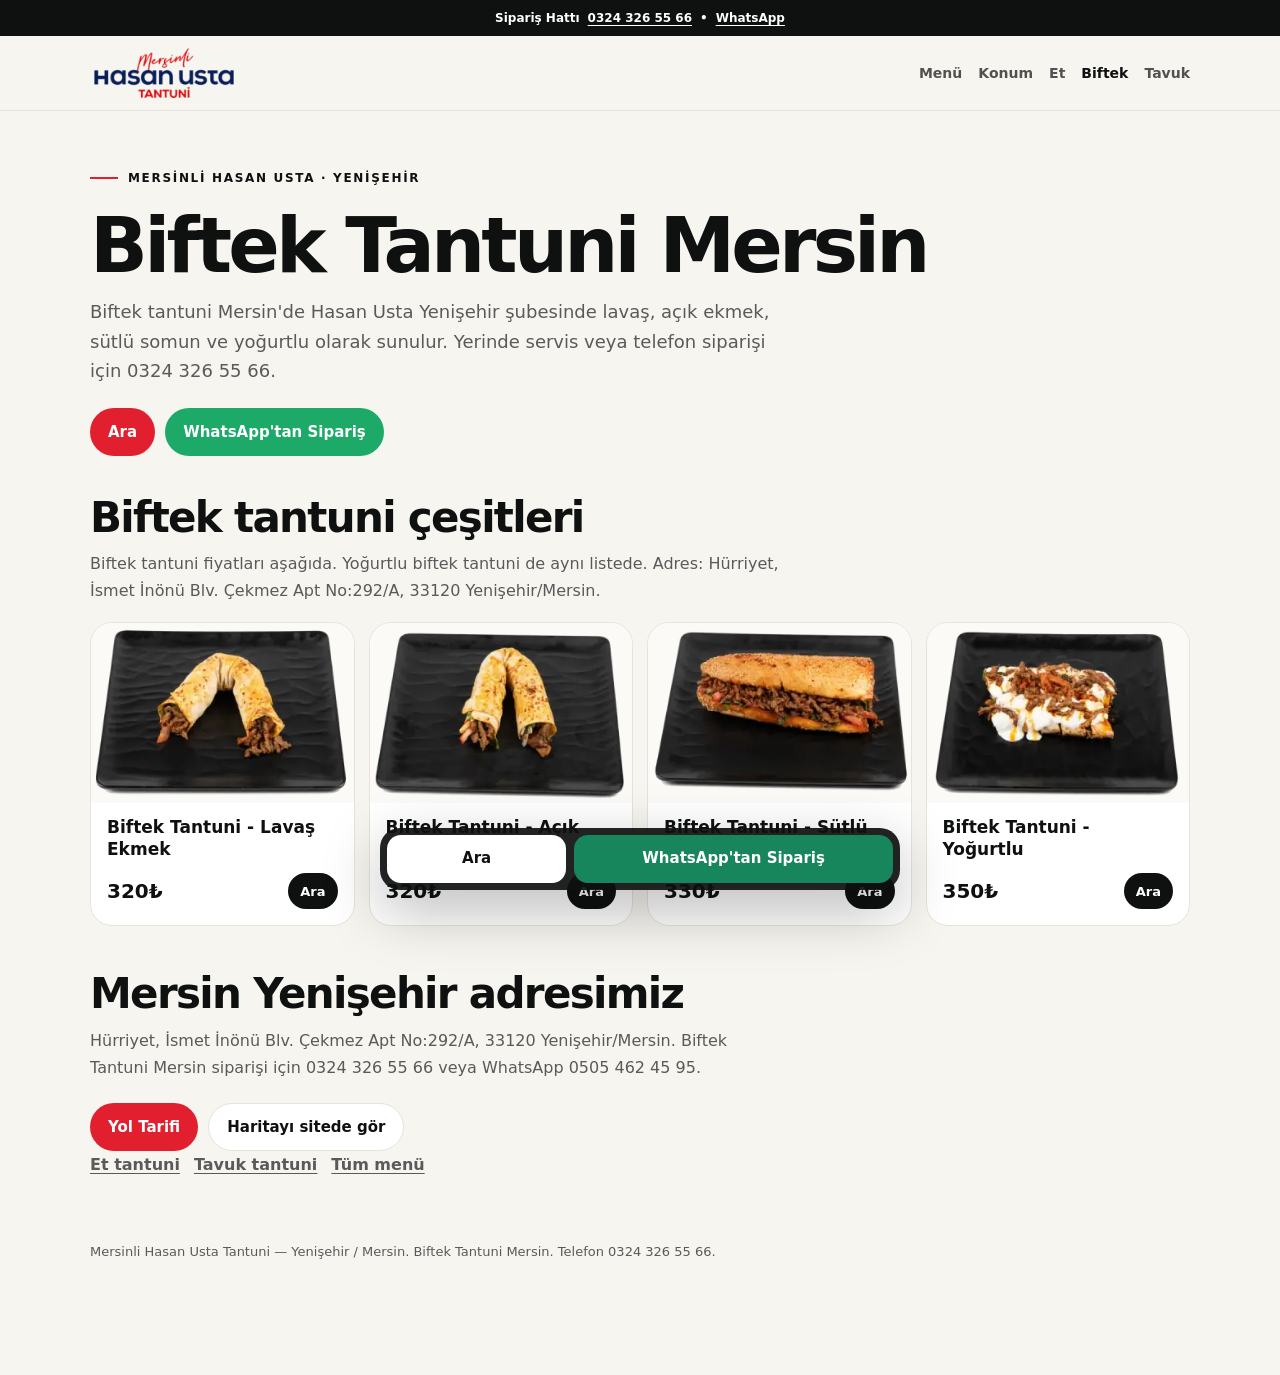
==== biftek-tantuni/index.html @ add9e097 "wip" ====
<!DOCTYPE html>
<html lang="tr">
<head>
  <meta charset="UTF-8" />
  <meta name="viewport" content="width=device-width, initial-scale=1" />
  <meta name="theme-color" content="#f7f5f0" />
  <title>Biftek Tantuni Mersin | Hasan Usta Yenişehir</title>
  <meta name="description" content="Biftek tantuni Mersin Yenişehir'de Hasan Usta'da. Lavaş, açık ekmek, sütlü somun ve yoğurtlu biftek tantuni. Sipariş: 0324 326 55 66." />
  <link rel="canonical" href="https://www.mersinlihasanustatantuni.com/biftek-tantuni/" />
  <link rel="icon" href="/assets/logo.png" type="image/png" />
  <meta property="og:title" content="Biftek Tantuni Mersin | Hasan Usta Yenişehir" />
  <meta property="og:description" content="Biftek tantuni Mersin Yenişehir'de Hasan Usta'da. Lavaş, açık ekmek, sütlü somun ve yoğurtlu biftek tantuni. Sipariş: 0324 326 55 66." />
  <meta property="og:url" content="https://www.mersinlihasanustatantuni.com/biftek-tantuni/" />
  <meta property="og:type" content="website" />
  <meta property="og:locale" content="tr" />
  <script type="application/ld+json">
  {
    "@context": "https://schema.org",
    "@type": "MenuSection",
    "name": "Biftek Tantuni Mersin",
    "description": "Biftek tantuni Mersin Yenişehir'de Hasan Usta'da. Lavaş, açık ekmek, sütlü somun ve yoğurtlu biftek tantuni. Sipariş: 0324 326 55 66.",
    "url": "https://www.mersinlihasanustatantuni.com/biftek-tantuni/",
    "hasMenuItem": [{"@type":"MenuItem","name":"Biftek Tantuni - Lavaş Ekmek","offers":{"@type":"Offer","price":"320","priceCurrency":"TRY"}},{"@type":"MenuItem","name":"Biftek Tantuni - Açık Ekmek","offers":{"@type":"Offer","price":"320","priceCurrency":"TRY"}},{"@type":"MenuItem","name":"Biftek Tantuni - Sütlü Somun","offers":{"@type":"Offer","price":"330","priceCurrency":"TRY"}},{"@type":"MenuItem","name":"Biftek Tantuni - Yoğurtlu","offers":{"@type":"Offer","price":"350","priceCurrency":"TRY"}}]
  }
  </script>
  <link rel="stylesheet" href="/assets/landing.css" />
  <script>
    window.dataLayer = window.dataLayer || [];
    function gtag(){dataLayer.push(arguments);}
    function gtag_report_conversion(url) {
      var done = false;
      var callback = function () {
        if (done) return;
        done = true;
        if (typeof url != 'undefined') window.location = url;
      };
      gtag('event', 'conversion', {
        'send_to': 'AW-17880368457/J2n0CPC90JMdEMmKg85C',
        'value': 1.0,
        'currency': 'TRY',
        'event_callback': callback
      });
      setTimeout(callback, 800);
      return false;
    }
    window.loadMetaPixel = function () {
      if (window.__hasanMetaPixelLoaded) return;
      window.__hasanMetaPixelLoaded = true;
      !function(f,b,e,v,n,t,s)
      {if(f.fbq)return;n=f.fbq=function(){n.callMethod?
      n.callMethod.apply(n,arguments):n.queue.push(arguments)};
      if(!f._fbq)f._fbq=n;n.push=n;n.loaded=!0;n.version='2.0';
      n.queue=[];t=b.createElement(e);t.async=!0;
      t.src=v;s=b.getElementsByTagName(e)[0];
      s.parentNode.insertBefore(t,s)}(window,document,'script',
      'https://connect.facebook.net/en_US/fbevents.js');
      fbq('init', '1102594515507353');
      fbq('track', 'PageView');
    };
    window.loadHasanAnalytics = function () {
      if (window.__hasanAnalyticsLoaded) return;
      window.__hasanAnalyticsLoaded = true;
      var g = document.createElement('script');
      g.async = true;
      g.src = 'https://www.googletagmanager.com/gtag/js?id=AW-17880368457';
      g.onload = function () {
        gtag('js', new Date());
        gtag('config', 'AW-17880368457');
      };
      document.head.appendChild(g);
      window.loadMetaPixel();
    };
  </script>
</head>
<body>
  <noscript><img height="1" width="1" style="display:none" alt=""
    src="https://www.facebook.com/tr?id=1102594515507353&amp;ev=PageView&amp;noscript=1" /></noscript>
  <div class="topbar">
    <span>Sipariş Hattı</span>
    <a href="tel:+903243265566">0324 326 55 66</a>
    <span>•</span>
    <a href="https://wa.me/905054624595" target="_blank" rel="noopener">WhatsApp</a>
  </div>
  <header>
    <div class="nav">
      <a class="brand" href="/" aria-label="Mersinli Hasan Usta Tantuni">
        <img src="/assets/logo-180.webp" width="180" height="61" alt="Hasan Usta" />
      </a>
      <nav class="nav-links" aria-label="Sayfalar">
        <a href="/#menu">Menü</a>
        <a href="/#konum">Konum</a>
        <a href="/et-tantuni/">Et</a>
        <a href="/biftek-tantuni/" aria-current="page">Biftek</a>
        <a href="/tavuk-tantuni/">Tavuk</a>
      </nav>
    </div>
  </header>
  <main>
    <section class="hero">
      <div class="wrap">
        <p class="eyebrow">Mersinli Hasan Usta · Yenişehir</p>
        <h1>Biftek Tantuni Mersin</h1>
        <p class="lede">Biftek tantuni Mersin'de Hasan Usta Yenişehir şubesinde lavaş, açık ekmek, sütlü somun ve yoğurtlu olarak sunulur. Yerinde servis veya telefon siparişi için 0324 326 55 66.</p>
        <div class="hero-actions">
          <a class="btn btn-primary" href="tel:+903243265566">Ara</a>
          <a class="btn btn-wa" href="https://wa.me/905054624595" target="_blank" rel="noopener">WhatsApp'tan Sipariş</a>
        </div>
      </div>
    </section>
    <section class="menu" id="menu">
      <div class="wrap">
        <h2>Biftek tantuni çeşitleri</h2>
        <p>Biftek tantuni fiyatları aşağıda. Yoğurtlu biftek tantuni de aynı listede. Adres: Hürriyet, İsmet İnönü Blv. Çekmez Apt No:292/A, 33120 Yenişehir/Mersin.</p>
        <div class="products">
          <article class="product">
            <img src="/assets/product-biftek-lavas-480.webp" srcset="/assets/product-biftek-lavas-320.webp 320w, /assets/product-biftek-lavas-480.webp 480w, /assets/product-biftek-lavas.webp 720w" sizes="(max-width:560px) 92vw, 280px" width="320" height="214" alt="Biftek Tantuni - Lavaş Ekmek" fetchpriority="high" decoding="sync" />
            <div>
              <h3>Biftek Tantuni - Lavaş Ekmek</h3>
              <p><span class="price">320₺</span><a class="order" href="tel:+903243265566">Ara</a></p>
            </div>
          </article>
          <article class="product">
            <img src="/assets/product-biftek-acik-480.webp" srcset="/assets/product-biftek-acik-320.webp 320w, /assets/product-biftek-acik-480.webp 480w, /assets/product-biftek-acik.webp 720w" sizes="(max-width:560px) 92vw, 280px" width="320" height="214" alt="Biftek Tantuni - Açık Ekmek" loading="lazy" decoding="async" />
            <div>
              <h3>Biftek Tantuni - Açık Ekmek</h3>
              <p><span class="price">320₺</span><a class="order" href="tel:+903243265566">Ara</a></p>
            </div>
          </article>
          <article class="product">
            <img src="/assets/product-biftek-sutlu-somun-480.webp" srcset="/assets/product-biftek-sutlu-somun-320.webp 320w, /assets/product-biftek-sutlu-somun-480.webp 480w, /assets/product-biftek-sutlu-somun.webp 720w" sizes="(max-width:560px) 92vw, 280px" width="320" height="214" alt="Biftek Tantuni - Sütlü Somun" loading="lazy" decoding="async" />
            <div>
              <h3>Biftek Tantuni - Sütlü Somun</h3>
              <p><span class="price">330₺</span><a class="order" href="tel:+903243265566">Ara</a></p>
            </div>
          </article>
          <article class="product">
            <img src="/assets/product-biftek-yogurtlu-480.webp" srcset="/assets/product-biftek-yogurtlu-320.webp 320w, /assets/product-biftek-yogurtlu-480.webp 480w, /assets/product-biftek-yogurtlu.webp 720w" sizes="(max-width:560px) 92vw, 280px" width="320" height="214" alt="Biftek Tantuni - Yoğurtlu" loading="lazy" decoding="async" />
            <div>
              <h3>Biftek Tantuni - Yoğurtlu</h3>
              <p><span class="price">350₺</span><a class="order" href="tel:+903243265566">Ara</a></p>
            </div>
          </article>
        </div>
      </div>
    </section>
    <section class="location" id="konum">
      <div class="wrap">
        <h2>Mersin Yenişehir adresimiz</h2>
        <p>Hürriyet, İsmet İnönü Blv. Çekmez Apt No:292/A, 33120 Yenişehir/Mersin. Biftek Tantuni Mersin siparişi için 0324 326 55 66 veya WhatsApp 0505 462 45 95.</p>
        <div class="cta-row">
          <a class="btn btn-primary" href="https://www.google.com/maps/search/?api=1&amp;query=36.7928609,34.5992794" target="_blank" rel="noopener">Yol Tarifi</a>
          <a class="btn btn-ghost" href="/#konum">Haritayı sitede gör</a>
        </div>
        <p class="siblings">
            <a href="/et-tantuni/">Et tantuni</a>
            <a href="/tavuk-tantuni/">Tavuk tantuni</a>
            <a href="/#menu">Tüm menü</a>
        </p>
      </div>
    </section>
  </main>
  <footer>
    <div class="wrap">Mersinli Hasan Usta Tantuni — Yenişehir / Mersin. Biftek Tantuni Mersin. Telefon 0324 326 55 66.</div>
  </footer>
  <div class="dock">
    <a class="call" href="tel:+903243265566">Ara</a>
    <a class="wa" href="https://wa.me/905054624595" target="_blank" rel="noopener">WhatsApp'tan Sipariş</a>
  </div>
  <script>
    document.addEventListener('click', (event) => {
      if (event.defaultPrevented || event.button !== 0 || event.metaKey || event.ctrlKey || event.shiftKey || event.altKey) return;
      const link = event.target.closest('a[href^="tel:"]');
      if (!link) return;
      event.preventDefault();
      gtag_report_conversion(link.getAttribute('href'));
    });
    const bootAnalytics = () => window.loadHasanAnalytics?.();
    ['pointerdown', 'keydown', 'scroll'].forEach((ev) => {
      window.addEventListener(ev, bootAnalytics, { once: true, passive: true });
    });
  </script>
</body>
</html>
---- assets/landing.css ----
:root {
  --font-sans: system-ui, -apple-system, BlinkMacSystemFont, "Segoe UI", Roboto, "Helvetica Neue", Arial, sans-serif;
  --ink: #0f1010;
  --muted: #5a5a5a;
  --cream: #f7f5f0;
  --line: #e7e3dc;
  --red: #e21f2f;
  --red-dark: #b91522;
  --green: #18865c;
  --max: 1100px;
}

* { box-sizing: border-box; }
html { scroll-behavior: smooth; }
#menu, #konum { scroll-margin-top: 96px; }
body {
  margin: 0;
  color: var(--ink);
  background: var(--cream);
  font-family: var(--font-sans);
  -webkit-font-smoothing: antialiased;
  padding-bottom: 108px;
}
a { color: inherit; text-decoration: none; }
img { max-width: 100%; display: block; }

.topbar {
  background: var(--ink);
  color: #fff;
  min-height: 36px;
  display: flex;
  align-items: center;
  justify-content: center;
  gap: 8px;
  padding: 8px 16px;
  font-size: 12px;
  font-weight: 600;
}
.topbar a { text-decoration: underline; text-underline-offset: 3px; }

header {
  position: sticky;
  top: 0;
  z-index: 20;
  background: rgba(247, 245, 240, .96);
  border-bottom: 1px solid rgba(15, 16, 16, .08);
}
.nav {
  width: min(calc(100% - 32px), var(--max));
  margin-inline: auto;
  min-height: 74px;
  display: flex;
  align-items: center;
  justify-content: space-between;
  gap: 16px;
}
.brand img { width: 148px; height: auto; }
.nav-links {
  display: flex;
  flex-wrap: wrap;
  justify-content: flex-end;
  gap: 8px 16px;
  font-size: 14px;
  font-weight: 700;
}
.nav-links a { color: #515151; }
.nav-links a[aria-current="page"],
.nav-links a:hover { color: var(--ink); }

.wrap { width: min(calc(100% - 32px), var(--max)); margin-inline: auto; }

.hero { padding: 48px 0 12px; }
.eyebrow {
  display: inline-flex;
  align-items: center;
  gap: 10px;
  font-size: 12px;
  font-weight: 700;
  letter-spacing: .14em;
  text-transform: uppercase;
}
.eyebrow::before {
  content: "";
  width: 28px;
  height: 2px;
  background: var(--red);
}
h1 {
  margin: 14px 0 16px;
  max-width: 16ch;
  font: 700 clamp(42px, 7vw, 76px)/.92 var(--font-sans);
  letter-spacing: -.05em;
}
.lede {
  margin: 0;
  max-width: 62ch;
  color: var(--muted);
  font-size: 18px;
  line-height: 1.65;
}
.hero-actions, .cta-row {
  display: flex;
  flex-wrap: wrap;
  gap: 10px;
  margin-top: 22px;
}
.btn {
  display: inline-flex;
  align-items: center;
  justify-content: center;
  min-height: 48px;
  padding: 12px 18px;
  border-radius: 999px;
  font-weight: 700;
  font-size: 15px;
}
.btn-primary { background: var(--red); color: #fff; }
.btn-wa { background: #1daa69; color: #fff; }
.btn-ghost { background: #fff; color: var(--ink); border: 1px solid var(--line); }

.menu { padding: 28px 0 10px; }
.menu h2, .location h2 {
  margin: 0 0 10px;
  font: 700 clamp(28px, 4vw, 42px)/1.05 var(--font-sans);
  letter-spacing: -.04em;
}
.menu > .wrap > p, .location p {
  margin: 0 0 18px;
  max-width: 68ch;
  color: var(--muted);
  line-height: 1.7;
}

.products {
  display: grid;
  grid-template-columns: repeat(4, minmax(0, 1fr));
  gap: 14px;
}
.product {
  background: #fff;
  border: 1px solid var(--line);
  border-radius: 22px;
  overflow: hidden;
}
.product img {
  width: 100%;
  height: 180px;
  object-fit: contain;
  background: #fbfaf7;
}
.product div { padding: 14px 16px 16px; }
.product h3 {
  margin: 0;
  min-height: 44px;
  font: 700 17px/1.25 var(--font-sans);
}
.product p {
  display: flex;
  align-items: center;
  justify-content: space-between;
  gap: 8px;
  margin: 12px 0 0;
}
.price { font: 700 20px var(--font-sans); }
.order {
  min-height: 36px;
  padding: 0 12px;
  border-radius: 999px;
  background: var(--ink);
  color: #fff;
  font-size: 13px;
  font-weight: 700;
  display: inline-flex;
  align-items: center;
}

.location { padding: 36px 0 20px; }
.siblings { display: flex; flex-wrap: wrap; gap: 8px 14px; margin-top: 8px; font-weight: 700; }
.siblings a { text-decoration: underline; text-underline-offset: 3px; }

footer {
  padding: 28px 0 8px;
  color: var(--muted);
  font-size: 13px;
}

.dock {
  position: fixed;
  left: 50%;
  transform: translateX(-50%);
  bottom: calc(10px + env(safe-area-inset-bottom, 0px));
  z-index: 30;
  display: grid;
  width: min(520px, calc(100% - 20px));
  grid-template-columns: 0.72fr 1.28fr;
  gap: 8px;
  padding: 7px;
  border-radius: 20px;
  background: rgba(15, 16, 16, .92);
  box-shadow: 0 20px 60px rgba(0, 0, 0, .28);
}
.dock a {
  display: flex;
  align-items: center;
  justify-content: center;
  min-height: 48px;
  padding: 8px 10px;
  border-radius: 14px;
  font-size: 15px;
  font-weight: 700;
  line-height: 1.15;
  text-align: center;
}
.dock .call { background: #fff; color: var(--ink); }
.dock .wa { background: var(--green); color: #fff; }

@media (max-width: 860px) {
  .products { grid-template-columns: 1fr 1fr; }
}
@media (max-width: 560px) {
  .products { grid-template-columns: 1fr; }
  .nav { align-items: flex-start; flex-direction: column; padding: 12px 0; }
  h1 { max-width: none; }
}
@media (prefers-reduced-motion: reduce) {
  html { scroll-behavior: auto; }
}
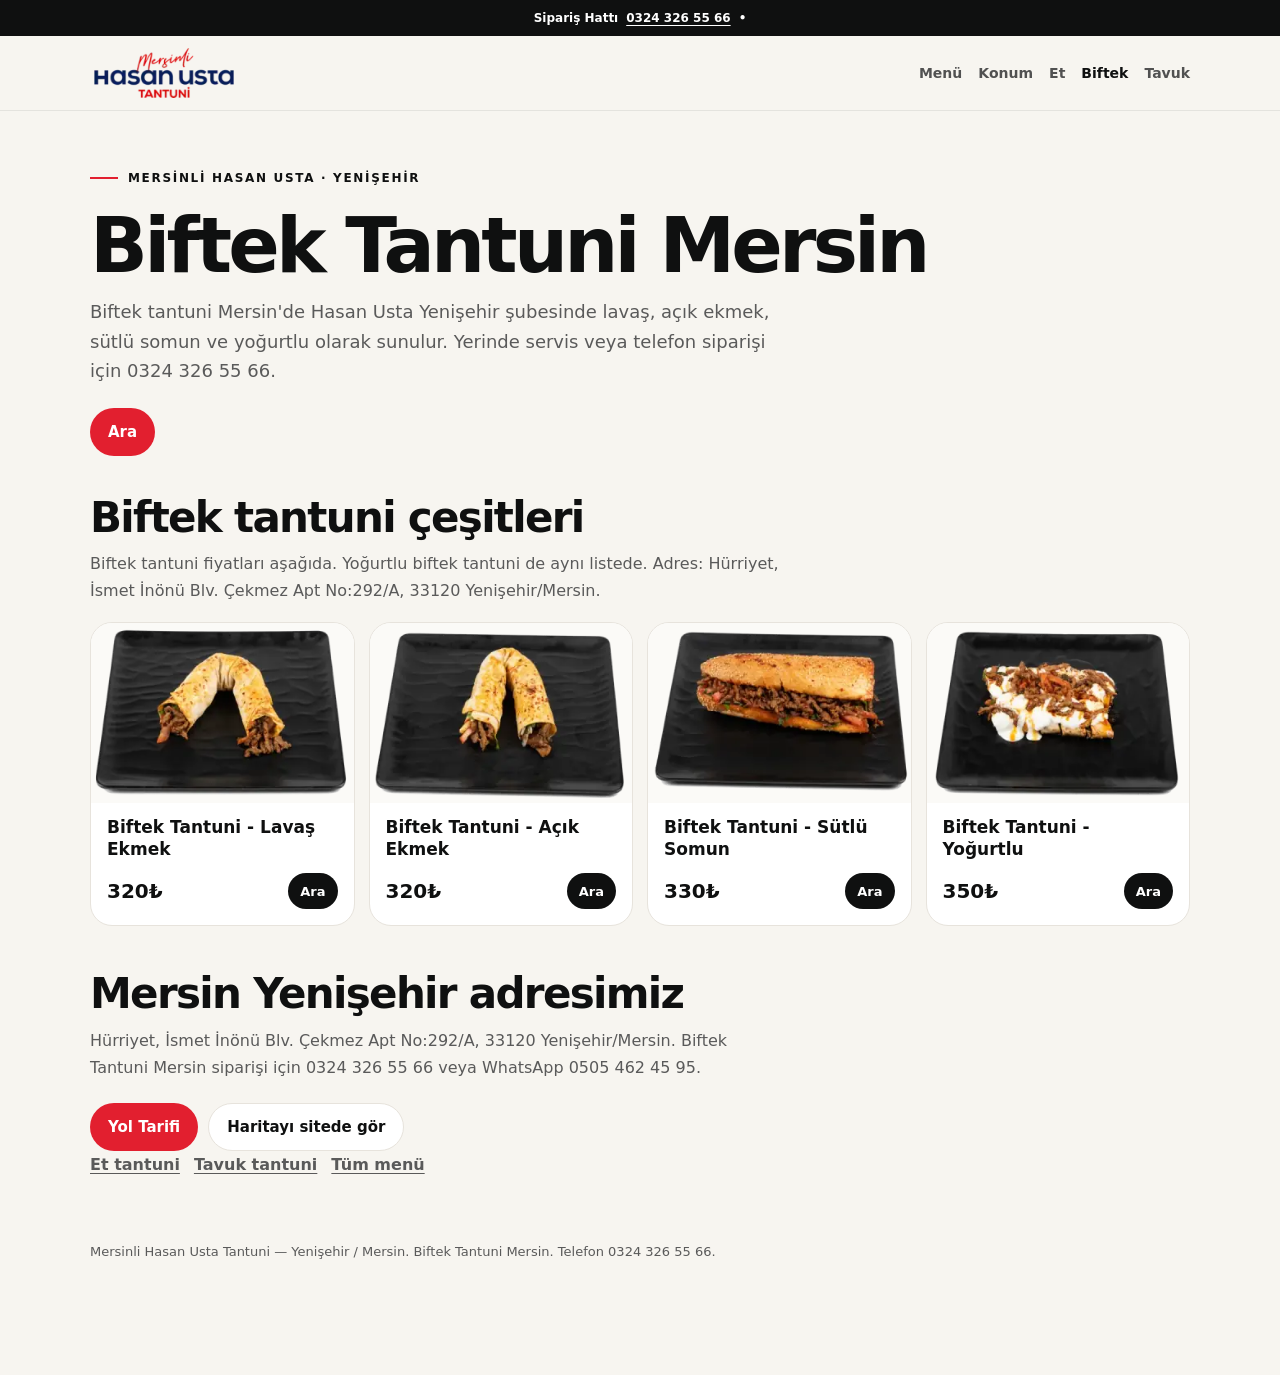
==== commit efeddb6c: "wip" ====
--- a/biftek-tantuni/index.html
+++ b/biftek-tantuni/index.html
@@ -163,7 +163,7 @@
     <div class="wrap">Mersinli Hasan Usta Tantuni — Yenişehir / Mersin. Biftek Tantuni Mersin. Telefon 0324 326 55 66.</div>
   </footer>
   <div class="dock">
-    <a class="call" href="tel:+903243265566">Ara</a>
+    <a class="call" href="tel:+903243265566">Ara · 0324 326 55 66</a>
     <a class="wa" href="https://wa.me/905054624595" target="_blank" rel="noopener">WhatsApp'tan Sipariş</a>
   </div>
   <script>
--- a/assets/landing.css
+++ b/assets/landing.css
@@ -185,36 +185,51 @@
 }
 
 .dock {
+  display: none;
   position: fixed;
   left: 50%;
   transform: translateX(-50%);
   bottom: calc(10px + env(safe-area-inset-bottom, 0px));
   z-index: 30;
-  display: grid;
-  width: min(520px, calc(100% - 20px));
-  grid-template-columns: 0.72fr 1.28fr;
-  gap: 8px;
-  padding: 7px;
-  border-radius: 20px;
-  background: rgba(15, 16, 16, .92);
-  box-shadow: 0 20px 60px rgba(0, 0, 0, .28);
+  width: min(420px, calc(100% - 24px));
+  padding: 6px;
+  border-radius: 999px;
+  background: rgba(255, 255, 255, .94);
+  border: 1px solid var(--line);
+  backdrop-filter: blur(16px);
+  box-shadow: 0 14px 40px rgba(226, 31, 47, .14), 0 4px 16px rgba(15, 16, 16, .08);
 }
 .dock a {
   display: flex;
   align-items: center;
   justify-content: center;
-  min-height: 48px;
-  padding: 8px 10px;
-  border-radius: 14px;
+  min-height: 50px;
+  padding: 10px 18px;
+  border-radius: 999px;
   font-size: 15px;
   font-weight: 700;
   line-height: 1.15;
   text-align: center;
-}
-.dock .call { background: #fff; color: var(--ink); }
+  letter-spacing: -.01em;
+}
+.dock .call {
+  background: linear-gradient(180deg, var(--red) 0%, var(--red-dark) 100%);
+  color: #fff;
+  box-shadow: 0 8px 22px rgba(226, 31, 47, .32);
+}
+.dock .call:active { transform: scale(.98); }
 .dock .wa { background: var(--green); color: #fff; }
 
+/* Geçici: WhatsApp butonları gizli — geri açmak için bu bloğu sil */
+.topbar a[href*="wa.me"],
+a.btn-wa,
+a.wa,
+footer a[href*="wa.me"] {
+  display: none !important;
+}
+
 @media (max-width: 860px) {
+  .dock { display: block; }
   .products { grid-template-columns: 1fr 1fr; }
 }
 @media (max-width: 560px) {
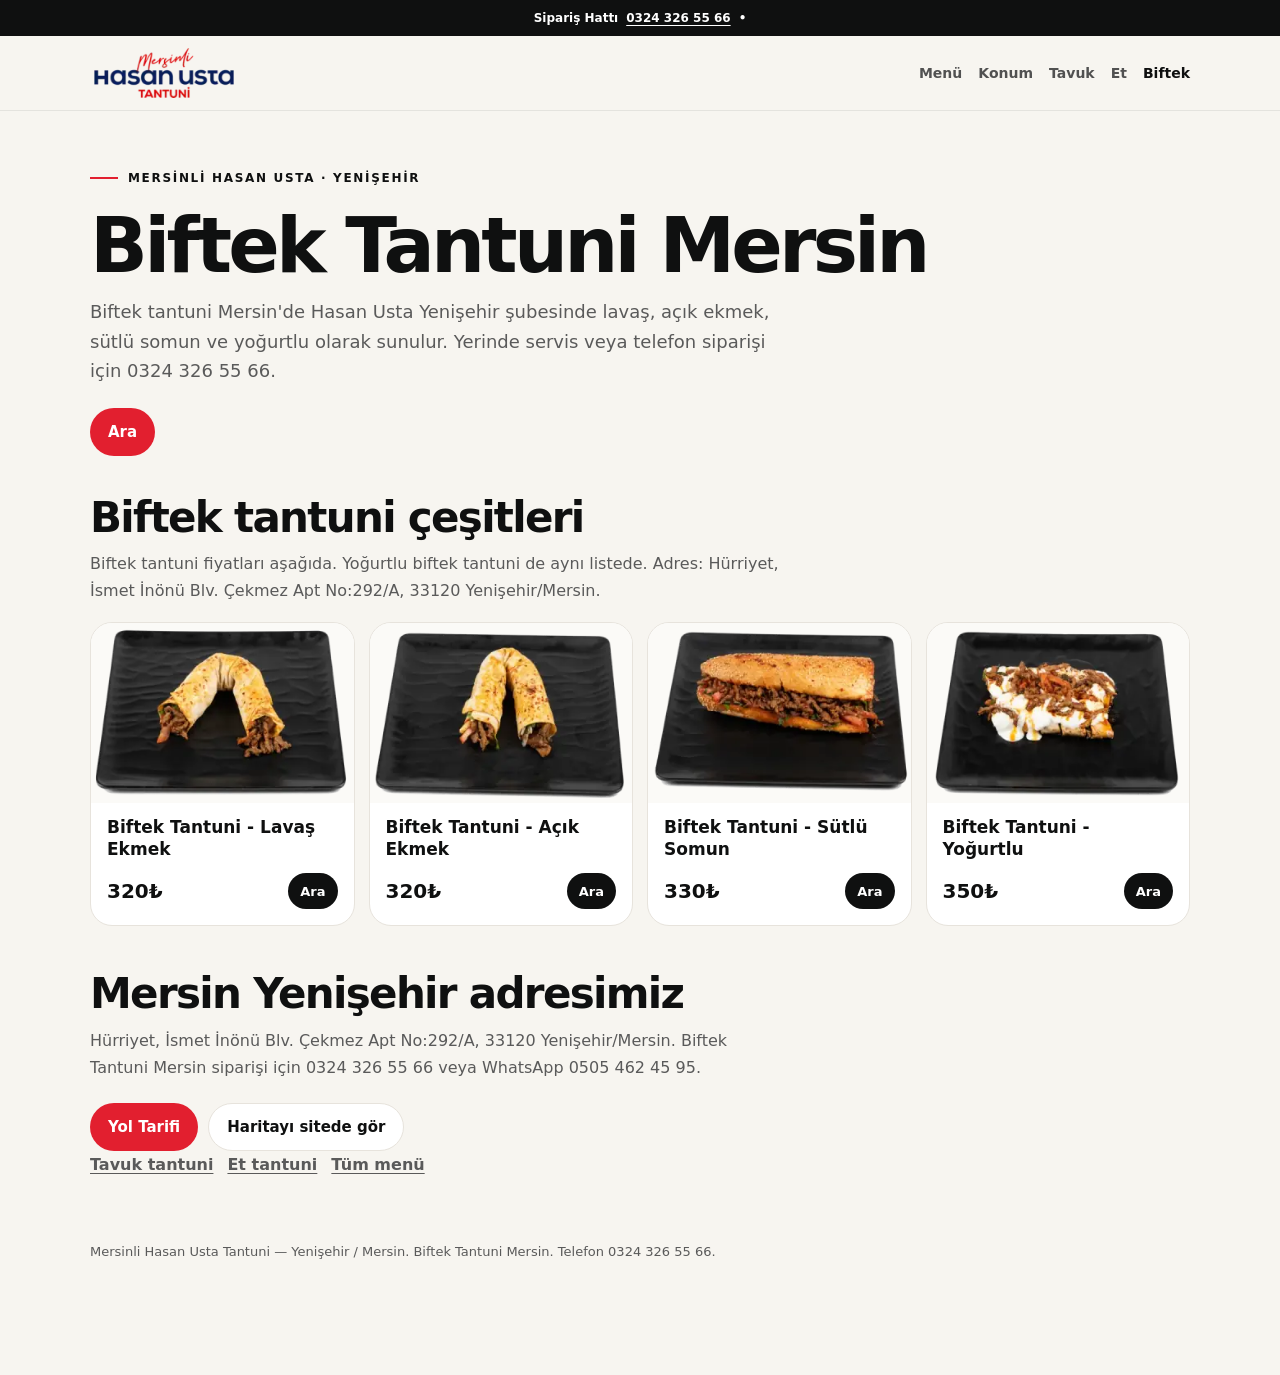
==== commit 33f20d79: "wip" ====
--- a/biftek-tantuni/index.html
+++ b/biftek-tantuni/index.html
@@ -89,9 +89,9 @@
       <nav class="nav-links" aria-label="Sayfalar">
         <a href="/#menu">Menü</a>
         <a href="/#konum">Konum</a>
+        <a href="/tavuk-tantuni/">Tavuk</a>
         <a href="/et-tantuni/">Et</a>
         <a href="/biftek-tantuni/" aria-current="page">Biftek</a>
-        <a href="/tavuk-tantuni/">Tavuk</a>
       </nav>
     </div>
   </header>
@@ -152,8 +152,8 @@
           <a class="btn btn-ghost" href="/#konum">Haritayı sitede gör</a>
         </div>
         <p class="siblings">
+            <a href="/tavuk-tantuni/">Tavuk tantuni</a>
             <a href="/et-tantuni/">Et tantuni</a>
-            <a href="/tavuk-tantuni/">Tavuk tantuni</a>
             <a href="/#menu">Tüm menü</a>
         </p>
       </div>
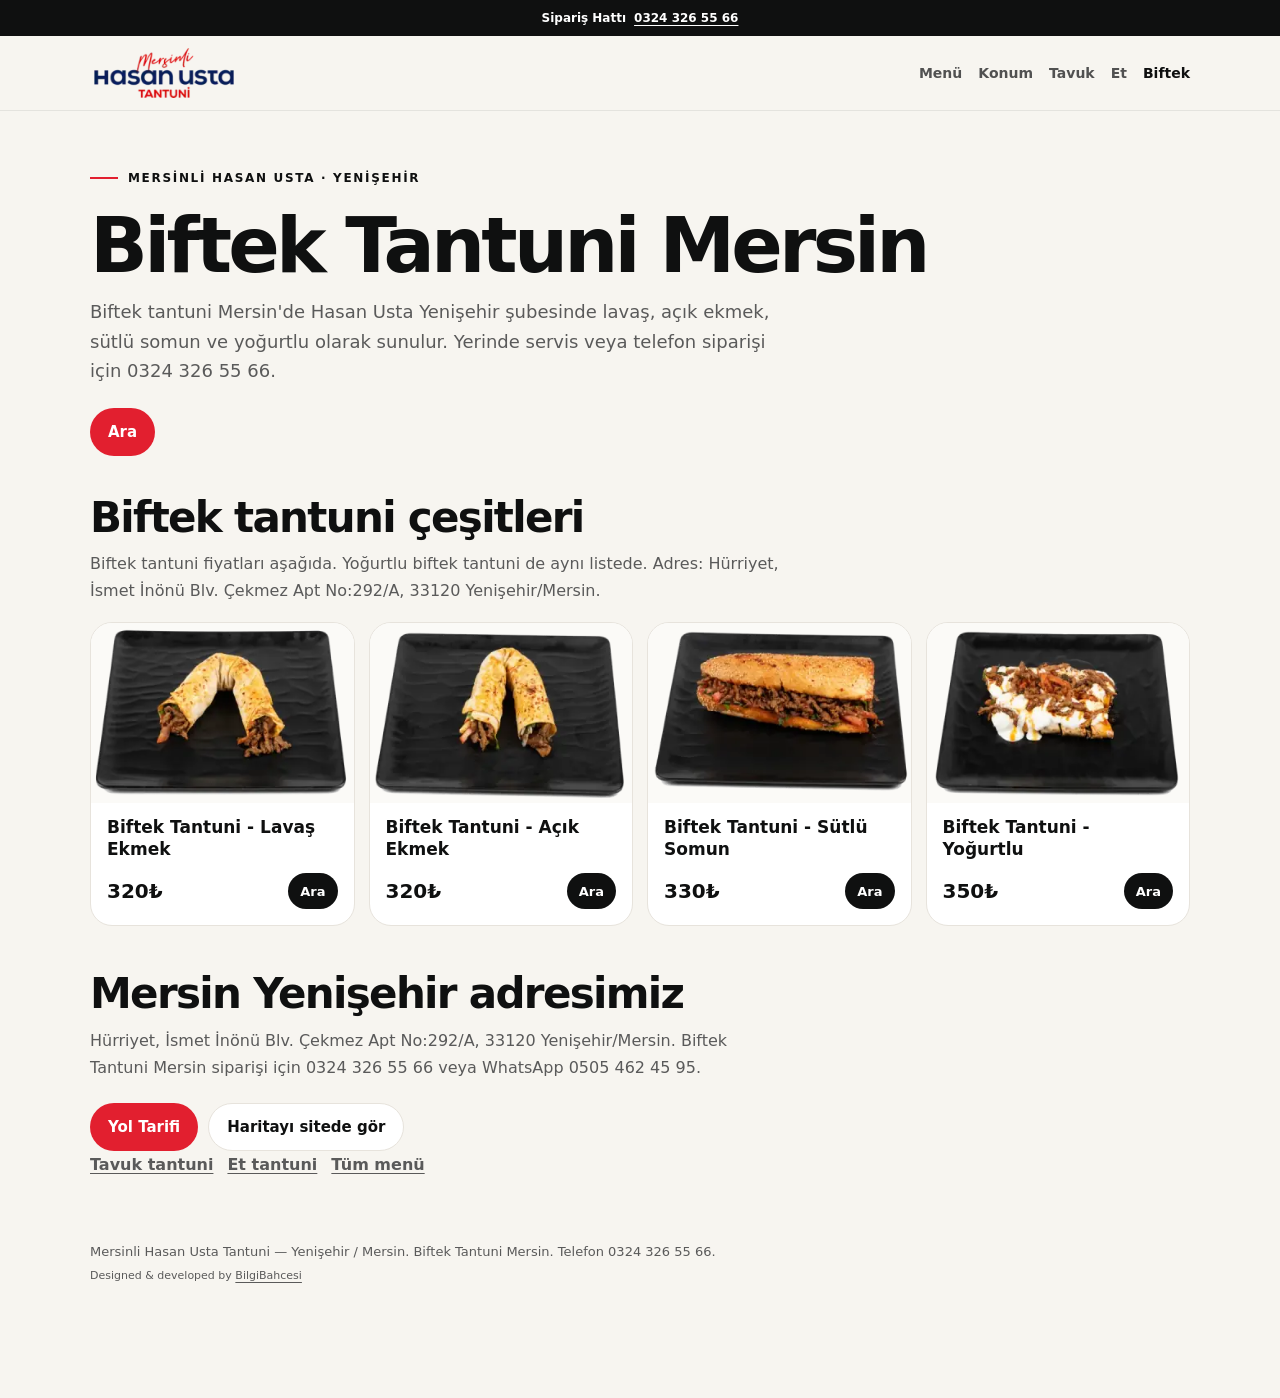
==== commit 48634cad: "wip" ====
--- a/biftek-tantuni/index.html
+++ b/biftek-tantuni/index.html
@@ -160,7 +160,10 @@
     </section>
   </main>
   <footer>
-    <div class="wrap">Mersinli Hasan Usta Tantuni — Yenişehir / Mersin. Biftek Tantuni Mersin. Telefon 0324 326 55 66.</div>
+    <div class="wrap">
+      <p>Mersinli Hasan Usta Tantuni — Yenişehir / Mersin. Biftek Tantuni Mersin. Telefon 0324 326 55 66.</p>
+      <p class="site-credit">Designed &amp; developed by <a href="https://bilgibahcesi.com/" target="_blank" rel="noopener noreferrer">BilgiBahcesi</a></p>
+    </div>
   </footer>
   <div class="dock">
     <a class="call" href="tel:+903243265566">Ara · 0324 326 55 66</a>
--- a/assets/landing.css
+++ b/assets/landing.css
@@ -183,6 +183,18 @@
   color: var(--muted);
   font-size: 13px;
 }
+footer .wrap > p:first-of-type { margin: 0; }
+.site-credit {
+  margin: 10px 0 0;
+  font-size: 11px;
+  color: var(--muted);
+}
+.site-credit a {
+  color: var(--muted);
+  text-decoration: underline;
+  text-underline-offset: 3px;
+}
+.site-credit a:hover { color: var(--ink); }
 
 .dock {
   display: none;
@@ -222,8 +234,11 @@
 
 /* Geçici: WhatsApp butonları gizli — geri açmak için bu bloğu sil */
 .topbar a[href*="wa.me"],
+.topbar span:has(+ a[href*="wa.me"]),
+.hero-actions a[href*="wa.me"],
 a.btn-wa,
 a.wa,
+.dock a.wa,
 footer a[href*="wa.me"] {
   display: none !important;
 }
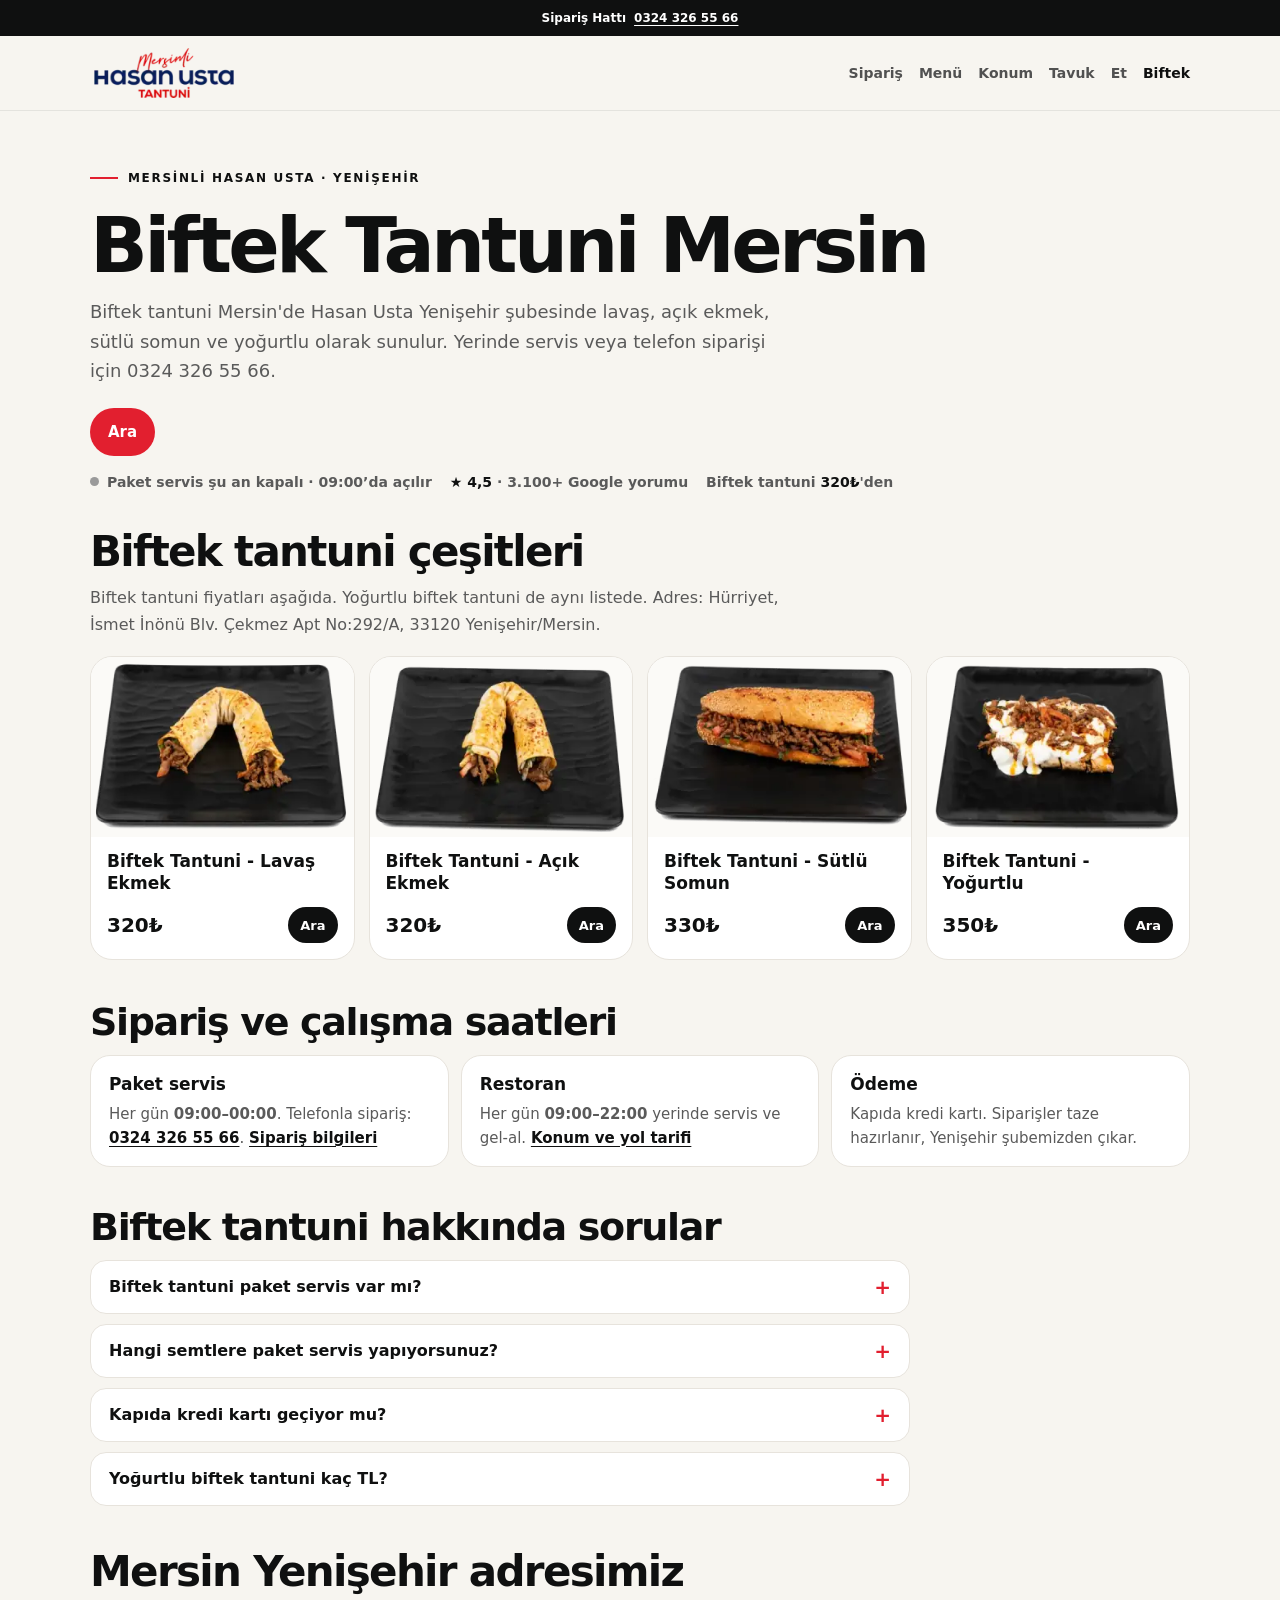
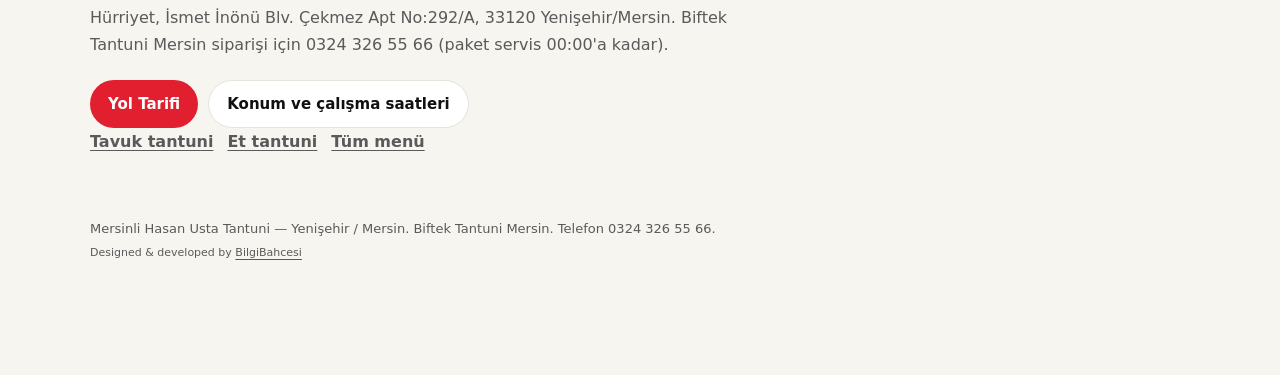
==== commit f9e4999a: "wip" ====
--- a/biftek-tantuni/index.html
+++ b/biftek-tantuni/index.html
@@ -3,14 +3,15 @@
 <head>
   <meta charset="UTF-8" />
   <meta name="viewport" content="width=device-width, initial-scale=1" />
+  <meta name="google-site-verification" content="Na1hEfo341hGsZWFAbdFnl8JZlGytCTKSLai0M16E7I" />
   <meta name="theme-color" content="#f7f5f0" />
   <title>Biftek Tantuni Mersin | Hasan Usta Yenişehir</title>
   <meta name="description" content="Biftek tantuni Mersin Yenişehir'de Hasan Usta'da. Lavaş, açık ekmek, sütlü somun ve yoğurtlu biftek tantuni. Sipariş: 0324 326 55 66." />
-  <link rel="canonical" href="https://www.mersinlihasanustatantuni.com/biftek-tantuni/" />
+  <link rel="canonical" href="https://mersinlihasanustatantuni.com/biftek-tantuni/" />
   <link rel="icon" href="/assets/logo.png" type="image/png" />
   <meta property="og:title" content="Biftek Tantuni Mersin | Hasan Usta Yenişehir" />
   <meta property="og:description" content="Biftek tantuni Mersin Yenişehir'de Hasan Usta'da. Lavaş, açık ekmek, sütlü somun ve yoğurtlu biftek tantuni. Sipariş: 0324 326 55 66." />
-  <meta property="og:url" content="https://www.mersinlihasanustatantuni.com/biftek-tantuni/" />
+  <meta property="og:url" content="https://mersinlihasanustatantuni.com/biftek-tantuni/" />
   <meta property="og:type" content="website" />
   <meta property="og:locale" content="tr" />
   <script type="application/ld+json">
@@ -19,14 +20,19 @@
     "@type": "MenuSection",
     "name": "Biftek Tantuni Mersin",
     "description": "Biftek tantuni Mersin Yenişehir'de Hasan Usta'da. Lavaş, açık ekmek, sütlü somun ve yoğurtlu biftek tantuni. Sipariş: 0324 326 55 66.",
-    "url": "https://www.mersinlihasanustatantuni.com/biftek-tantuni/",
+    "url": "https://mersinlihasanustatantuni.com/biftek-tantuni/",
     "hasMenuItem": [{"@type":"MenuItem","name":"Biftek Tantuni - Lavaş Ekmek","offers":{"@type":"Offer","price":"320","priceCurrency":"TRY"}},{"@type":"MenuItem","name":"Biftek Tantuni - Açık Ekmek","offers":{"@type":"Offer","price":"320","priceCurrency":"TRY"}},{"@type":"MenuItem","name":"Biftek Tantuni - Sütlü Somun","offers":{"@type":"Offer","price":"330","priceCurrency":"TRY"}},{"@type":"MenuItem","name":"Biftek Tantuni - Yoğurtlu","offers":{"@type":"Offer","price":"350","priceCurrency":"TRY"}}]
   }
+  </script>
+  <script type="application/ld+json">
+  {"@context": "https://schema.org", "@type": "FAQPage", "mainEntity": [{"@type": "Question", "name": "Biftek tantuni paket servis var mı?", "acceptedAnswer": {"@type": "Answer", "text": "Evet. Biftek tantuni siparişini 0324 326 55 66'dan telefonla verebilirsiniz; paket servis her gün 09:00–00:00 arasında açık."}}, {"@type": "Question", "name": "Hangi semtlere paket servis yapıyorsunuz?", "acceptedAnswer": {"@type": "Answer", "text": "Paket servis Yenişehir'deki şubemizden yapılır. Adresinizin servis alanında olup olmadığını ve tahmini teslim süresini sipariş sırasında telefonda söyleriz."}}, {"@type": "Question", "name": "Kapıda kredi kartı geçiyor mu?", "acceptedAnswer": {"@type": "Answer", "text": "Evet, paket servis siparişlerinde ödemeyi kapıda kredi kartıyla yapabilirsiniz."}}, {"@type": "Question", "name": "Yoğurtlu biftek tantuni kaç TL?", "acceptedAnswer": {"@type": "Answer", "text": "Yoğurtlu biftek tantuni 350₺. Lavaş ve açık ekmek 320₺'den başlıyor; tüm fiyatlar yukarıdaki listede."}}]}
   </script>
   <link rel="stylesheet" href="/assets/landing.css" />
   <script>
     window.dataLayer = window.dataLayer || [];
     function gtag(){dataLayer.push(arguments);}
+    gtag('js', new Date());
+    gtag('config', 'AW-17880368457');
     function gtag_report_conversion(url) {
       var done = false;
       var callback = function () {
@@ -63,14 +69,11 @@
       var g = document.createElement('script');
       g.async = true;
       g.src = 'https://www.googletagmanager.com/gtag/js?id=AW-17880368457';
-      g.onload = function () {
-        gtag('js', new Date());
-        gtag('config', 'AW-17880368457');
-      };
       document.head.appendChild(g);
       window.loadMetaPixel();
     };
   </script>
+  <script src="/assets/site.js" defer></script>
 </head>
 <body>
   <noscript><img height="1" width="1" style="display:none" alt=""
@@ -87,8 +90,9 @@
         <img src="/assets/logo-180.webp" width="180" height="61" alt="Hasan Usta" />
       </a>
       <nav class="nav-links" aria-label="Sayfalar">
+        <a href="/tantuni-siparis/">Sipariş</a>
         <a href="/#menu">Menü</a>
-        <a href="/#konum">Konum</a>
+        <a href="/konum/">Konum</a>
         <a href="/tavuk-tantuni/">Tavuk</a>
         <a href="/et-tantuni/">Et</a>
         <a href="/biftek-tantuni/" aria-current="page">Biftek</a>
@@ -105,6 +109,11 @@
           <a class="btn btn-primary" href="tel:+903243265566">Ara</a>
           <a class="btn btn-wa" href="https://wa.me/905054624595" target="_blank" rel="noopener">WhatsApp'tan Sipariş</a>
         </div>
+        <div class="trust">
+          <span class="open-now" data-open-status="delivery">Paket servis 09:00–00:00</span>
+          <span><strong>★ 4,5</strong> · 3.100+ Google yorumu</span>
+          <span>Biftek tantuni <strong>320₺</strong>'den</span>
+        </div>
       </div>
     </section>
     <section class="menu" id="menu">
@@ -143,13 +152,55 @@
         </div>
       </div>
     </section>
+    <section class="section">
+      <div class="wrap">
+        <h2>Sipariş ve çalışma saatleri</h2>
+        <div class="info-grid">
+          <div class="info-card">
+            <h3>Paket servis</h3>
+            <p>Her gün <strong>09:00–00:00</strong>. Telefonla sipariş: <a href="tel:+903243265566">0324 326 55 66</a>. <a href="/tantuni-siparis/">Sipariş bilgileri</a></p>
+          </div>
+          <div class="info-card">
+            <h3>Restoran</h3>
+            <p>Her gün <strong>09:00–22:00</strong> yerinde servis ve gel-al. <a href="/konum/">Konum ve yol tarifi</a></p>
+          </div>
+          <div class="info-card">
+            <h3>Ödeme</h3>
+            <p>Kapıda kredi kartı. Siparişler taze hazırlanır, Yenişehir şubemizden çıkar.</p>
+          </div>
+        </div>
+      </div>
+    </section>
+    <section class="section">
+      <div class="wrap">
+        <h2>Biftek tantuni hakkında sorular</h2>
+        <div class="faq">
+          <details>
+            <summary>Biftek tantuni paket servis var mı?</summary>
+            <p>Evet. Biftek tantuni siparişini 0324 326 55 66'dan telefonla verebilirsiniz; paket servis her gün 09:00–00:00 arasında açık.</p>
+          </details>
+          <details>
+            <summary>Hangi semtlere paket servis yapıyorsunuz?</summary>
+            <p>Paket servis Yenişehir'deki şubemizden yapılır. Adresinizin servis alanında olup olmadığını ve tahmini teslim süresini sipariş sırasında telefonda söyleriz.</p>
+          </details>
+          <details>
+            <summary>Kapıda kredi kartı geçiyor mu?</summary>
+            <p>Evet, paket servis siparişlerinde ödemeyi kapıda kredi kartıyla yapabilirsiniz.</p>
+          </details>
+          <details>
+            <summary>Yoğurtlu biftek tantuni kaç TL?</summary>
+            <p>Yoğurtlu biftek tantuni 350₺. Lavaş ve açık ekmek 320₺'den başlıyor; tüm fiyatlar yukarıdaki listede.</p>
+          </details>
+        </div>
+      </div>
+    </section>
     <section class="location" id="konum">
       <div class="wrap">
         <h2>Mersin Yenişehir adresimiz</h2>
-        <p>Hürriyet, İsmet İnönü Blv. Çekmez Apt No:292/A, 33120 Yenişehir/Mersin. Biftek Tantuni Mersin siparişi için 0324 326 55 66 veya WhatsApp 0505 462 45 95.</p>
+        <p>Hürriyet, İsmet İnönü Blv. Çekmez Apt No:292/A, 33120 Yenişehir/Mersin. Biftek Tantuni Mersin siparişi için 0324 326 55 66 (paket servis 00:00'a kadar).</p>
         <div class="cta-row">
           <a class="btn btn-primary" href="https://www.google.com/maps/search/?api=1&amp;query=36.7928609,34.5992794" target="_blank" rel="noopener">Yol Tarifi</a>
-          <a class="btn btn-ghost" href="/#konum">Haritayı sitede gör</a>
+          <a class="btn btn-ghost" href="/konum/">Konum ve çalışma saatleri</a>
         </div>
         <p class="siblings">
             <a href="/tavuk-tantuni/">Tavuk tantuni</a>
@@ -169,18 +220,5 @@
     <a class="call" href="tel:+903243265566">Ara · 0324 326 55 66</a>
     <a class="wa" href="https://wa.me/905054624595" target="_blank" rel="noopener">WhatsApp'tan Sipariş</a>
   </div>
-  <script>
-    document.addEventListener('click', (event) => {
-      if (event.defaultPrevented || event.button !== 0 || event.metaKey || event.ctrlKey || event.shiftKey || event.altKey) return;
-      const link = event.target.closest('a[href^="tel:"]');
-      if (!link) return;
-      event.preventDefault();
-      gtag_report_conversion(link.getAttribute('href'));
-    });
-    const bootAnalytics = () => window.loadHasanAnalytics?.();
-    ['pointerdown', 'keydown', 'scroll'].forEach((ev) => {
-      window.addEventListener(ev, bootAnalytics, { once: true, passive: true });
-    });
-  </script>
 </body>
 </html>
--- a/assets/landing.css
+++ b/assets/landing.css
@@ -243,6 +243,96 @@
   display: none !important;
 }
 
+/* ---- Bilgi blokları (sipariş / konum / ürün sayfaları) ---- */
+.trust {
+  display: flex;
+  flex-wrap: wrap;
+  gap: 8px 18px;
+  margin-top: 18px;
+  color: var(--muted);
+  font-size: 14px;
+  font-weight: 600;
+}
+.trust strong { color: var(--ink); }
+.btn-lg { min-height: 56px; padding: 14px 24px; font-size: 17px; }
+.section { padding: 32px 0 8px; }
+.section h2 {
+  margin: 0 0 12px;
+  font: 700 clamp(26px, 3.6vw, 38px)/1.08 var(--font-sans);
+  letter-spacing: -.035em;
+}
+.section > .wrap > p { margin: 0 0 16px; max-width: 68ch; color: var(--muted); line-height: 1.7; }
+.info-grid {
+  display: grid;
+  grid-template-columns: repeat(3, minmax(0, 1fr));
+  gap: 12px;
+}
+.info-card {
+  background: #fff;
+  border: 1px solid var(--line);
+  border-radius: 20px;
+  padding: 18px 18px 16px;
+}
+.info-card h3 { margin: 0 0 6px; font: 700 17px/1.25 var(--font-sans); }
+.info-card p { margin: 0; color: var(--muted); font-size: 15px; line-height: 1.6; }
+.info-card a { text-decoration: underline; text-underline-offset: 3px; color: var(--ink); font-weight: 700; }
+.steps { counter-reset: step; list-style: none; margin: 0; padding: 0; display: grid; gap: 10px; max-width: 760px; }
+.steps li {
+  counter-increment: step;
+  position: relative;
+  padding: 14px 16px 14px 58px;
+  background: #fff;
+  border: 1px solid var(--line);
+  border-radius: 16px;
+  line-height: 1.55;
+}
+.steps li::before {
+  content: counter(step);
+  position: absolute;
+  left: 14px;
+  top: 50%;
+  transform: translateY(-50%);
+  width: 30px;
+  height: 30px;
+  border-radius: 50%;
+  background: var(--red);
+  color: #fff;
+  font-weight: 700;
+  display: grid;
+  place-items: center;
+}
+.hours { width: 100%; max-width: 520px; border-collapse: collapse; background: #fff; border: 1px solid var(--line); border-radius: 16px; overflow: hidden; }
+.hours th, .hours td { text-align: left; padding: 12px 16px; border-top: 1px solid var(--line); font-size: 15px; }
+.hours tr:first-child th, .hours tr:first-child td { border-top: 0; }
+.hours th { font-weight: 600; color: var(--muted); }
+.hours td { font-weight: 700; }
+.open-now { display: inline-flex; align-items: center; gap: 8px; font-weight: 700; font-size: 14px; }
+.open-now::before { content: ""; width: 9px; height: 9px; border-radius: 50%; background: #9a9a9a; }
+.open-now.is-open::before { background: #18a05e; box-shadow: 0 0 0 5px rgba(24,160,94,.12); }
+.price-list { display: grid; grid-template-columns: repeat(3, minmax(0, 1fr)); gap: 12px; }
+.price-list section { background: #fff; border: 1px solid var(--line); border-radius: 20px; padding: 16px 18px; }
+.price-list h3 { margin: 0 0 8px; font: 700 18px/1.2 var(--font-sans); }
+.price-list h3 a { text-decoration: underline; text-underline-offset: 3px; }
+.price-list ul { list-style: none; margin: 0; padding: 0; }
+.price-list li { display: flex; justify-content: space-between; gap: 10px; padding: 8px 0; border-top: 1px solid var(--line); font-size: 15px; }
+.price-list li:first-child { border-top: 0; }
+.price-list li span:last-child { font-weight: 700; white-space: nowrap; }
+.faq { display: grid; gap: 10px; max-width: 820px; }
+.faq details { background: #fff; border: 1px solid var(--line); border-radius: 16px; padding: 0 18px; }
+.faq summary { cursor: pointer; list-style: none; padding: 16px 0; font-weight: 700; display: flex; justify-content: space-between; gap: 12px; }
+.faq summary::-webkit-details-marker { display: none; }
+.faq summary::after { content: "+"; color: var(--red); font-size: 20px; line-height: 1; }
+.faq details[open] summary::after { content: "−"; }
+.faq details p { margin: 0 0 16px; color: var(--muted); line-height: 1.65; }
+.faq details a { text-decoration: underline; text-underline-offset: 3px; color: var(--ink); }
+.map-embed { border-radius: 22px; overflow: hidden; border: 1px solid var(--line); background: #e9e1d4; min-height: 340px; display: grid; place-items: center; }
+.map-embed iframe { width: 100%; height: 380px; border: 0; display: block; }
+.areas { display: flex; flex-wrap: wrap; gap: 8px; margin: 0; padding: 0; list-style: none; }
+.areas li { background: #fff; border: 1px solid var(--line); border-radius: 999px; padding: 8px 14px; font-size: 14px; font-weight: 600; }
+@media (max-width: 860px) {
+  .info-grid, .price-list { grid-template-columns: 1fr; }
+}
+
 @media (max-width: 860px) {
   .dock { display: block; }
   .products { grid-template-columns: 1fr 1fr; }
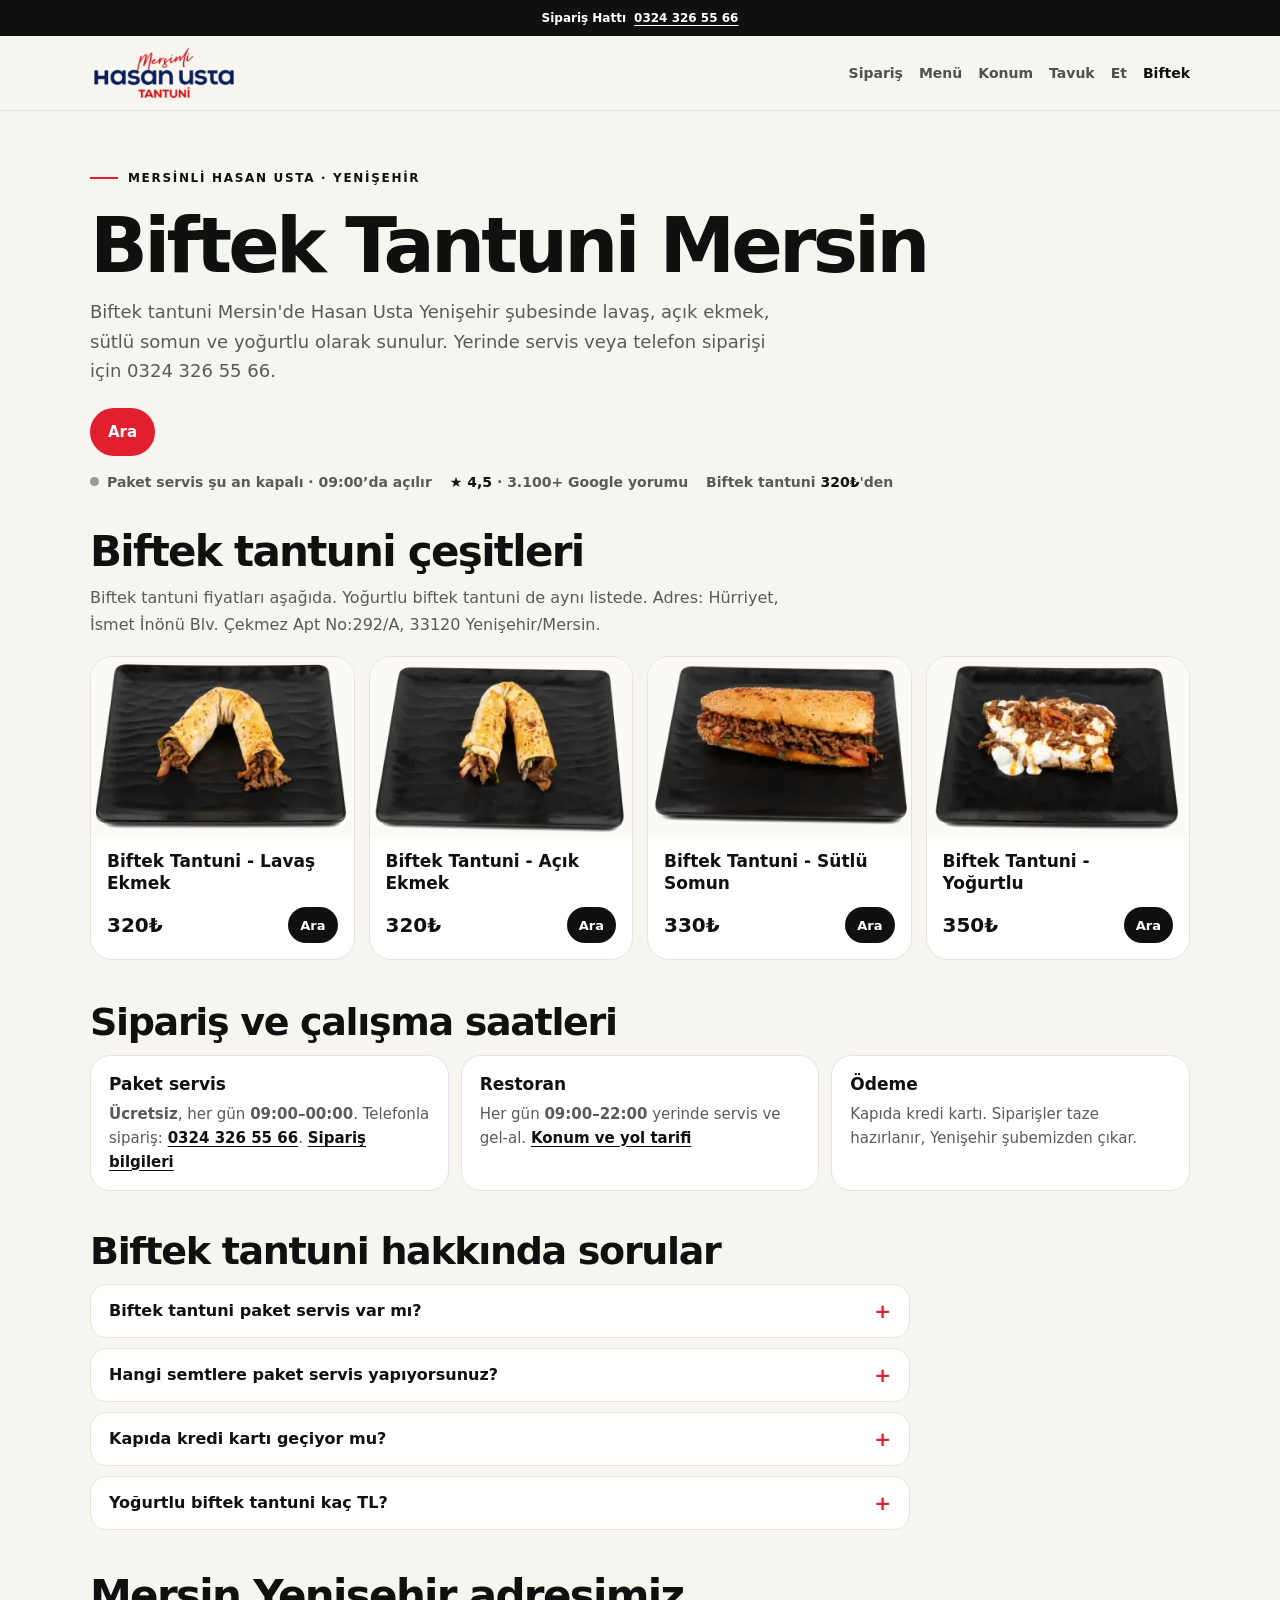
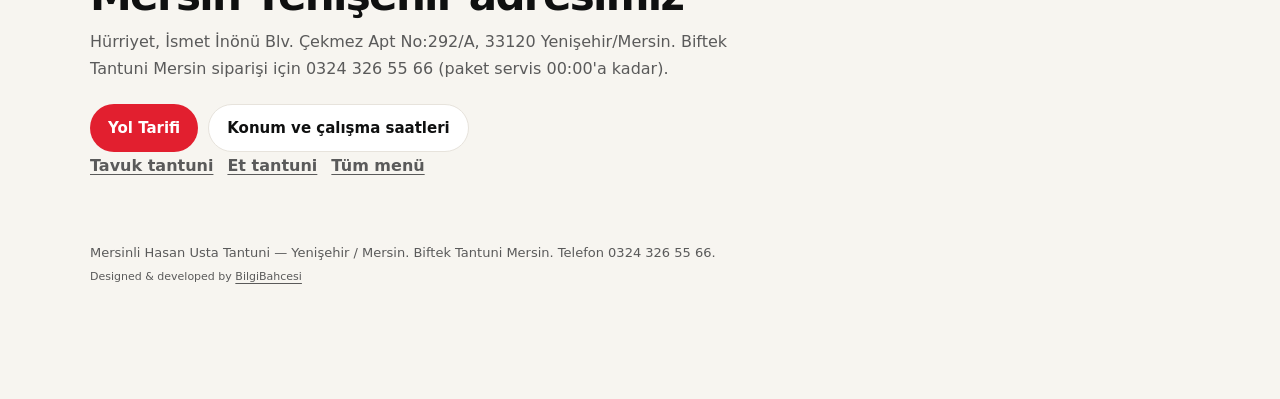
==== commit ac2c50c6: "wip" ====
--- a/biftek-tantuni/index.html
+++ b/biftek-tantuni/index.html
@@ -158,7 +158,7 @@
         <div class="info-grid">
           <div class="info-card">
             <h3>Paket servis</h3>
-            <p>Her gün <strong>09:00–00:00</strong>. Telefonla sipariş: <a href="tel:+903243265566">0324 326 55 66</a>. <a href="/tantuni-siparis/">Sipariş bilgileri</a></p>
+            <p><strong>Ücretsiz</strong>, her gün <strong>09:00–00:00</strong>. Telefonla sipariş: <a href="tel:+903243265566">0324 326 55 66</a>. <a href="/tantuni-siparis/">Sipariş bilgileri</a></p>
           </div>
           <div class="info-card">
             <h3>Restoran</h3>
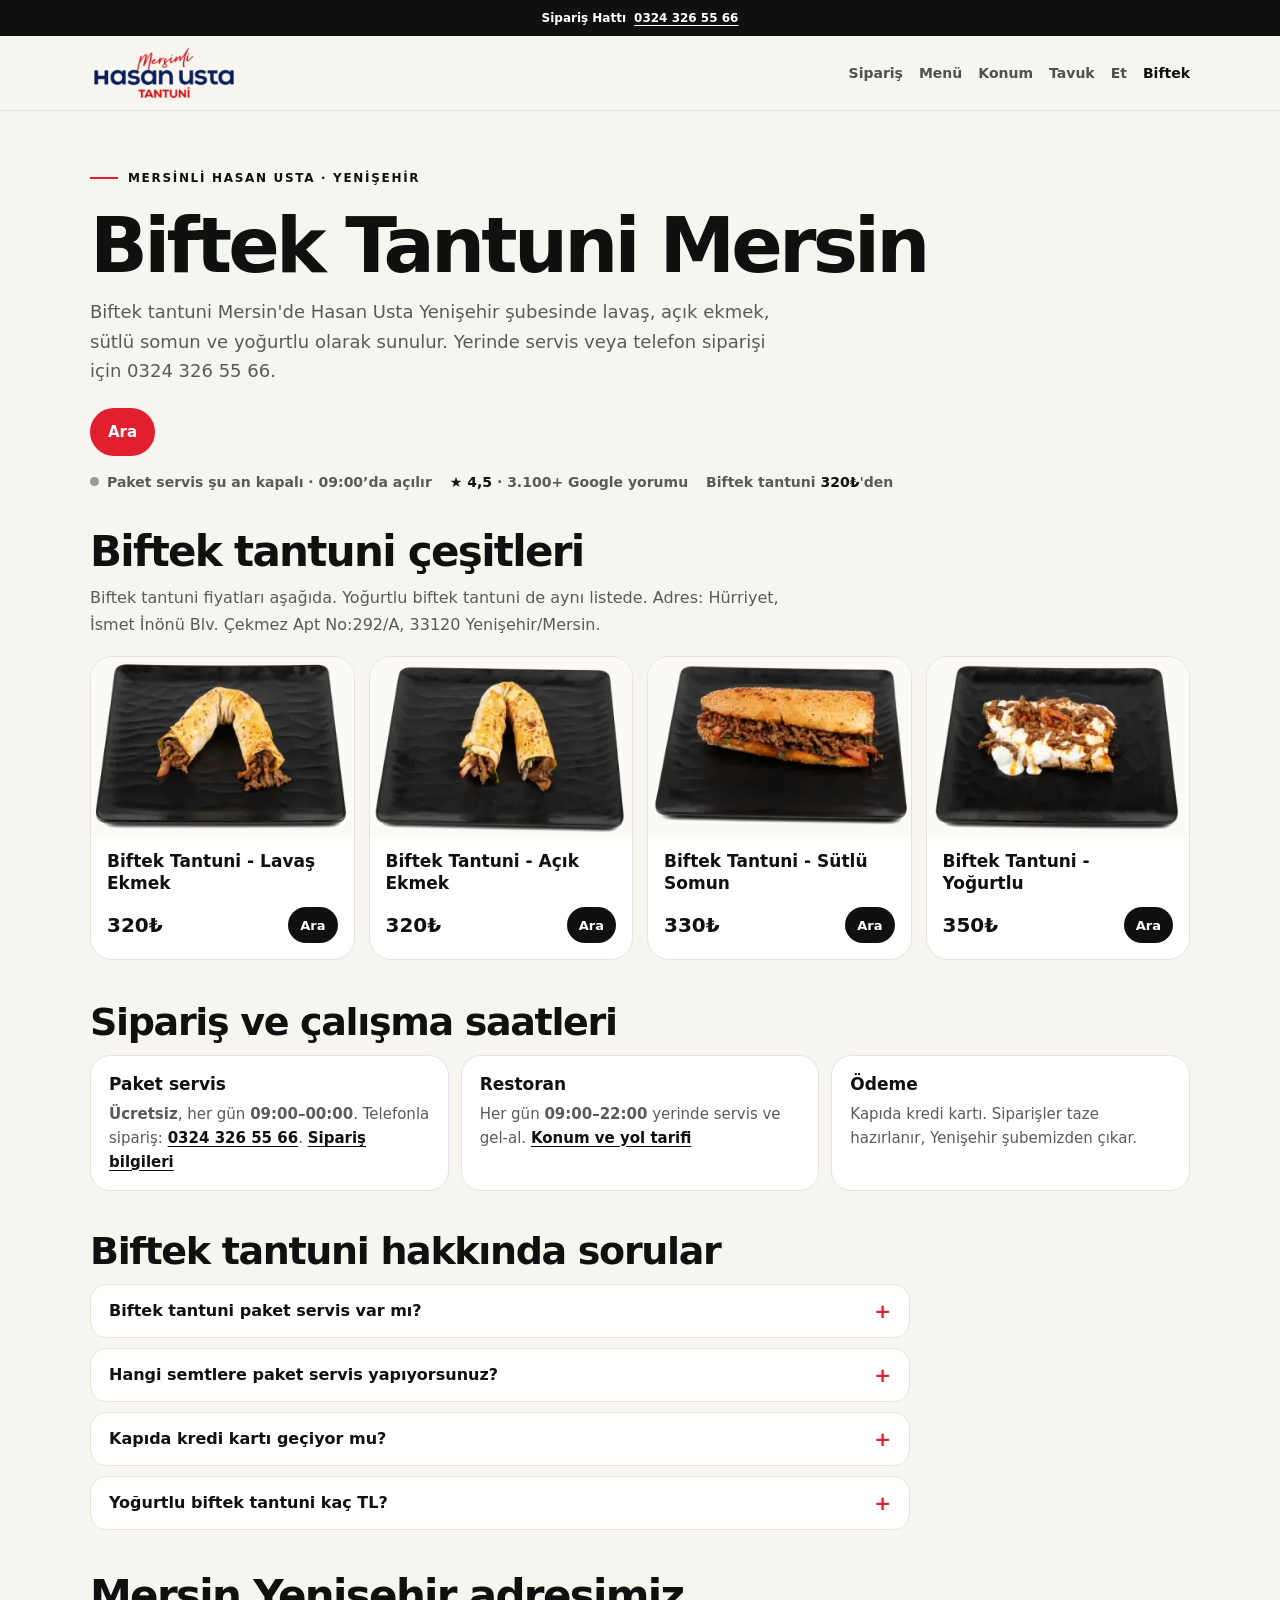
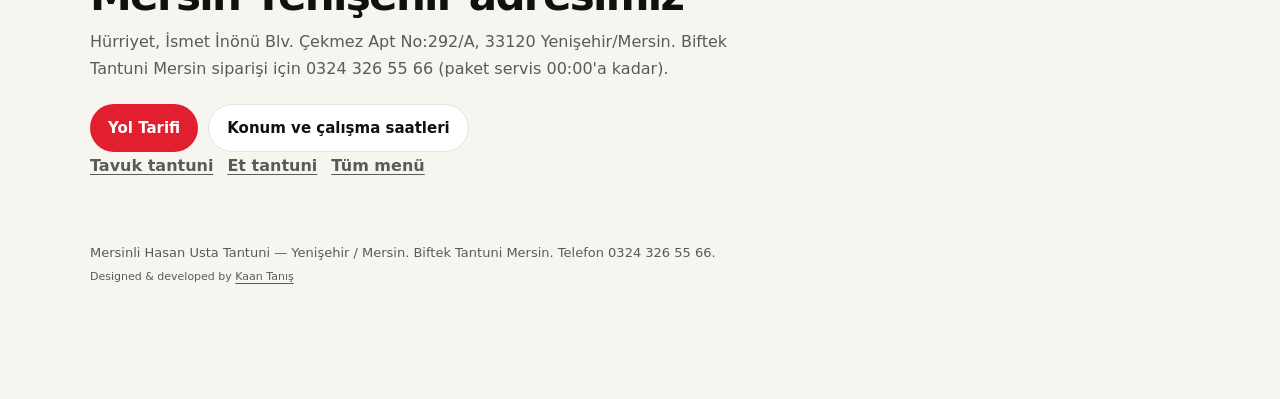
==== commit 782ff9f0: "wip" ====
--- a/biftek-tantuni/index.html
+++ b/biftek-tantuni/index.html
@@ -213,7 +213,7 @@
   <footer>
     <div class="wrap">
       <p>Mersinli Hasan Usta Tantuni — Yenişehir / Mersin. Biftek Tantuni Mersin. Telefon 0324 326 55 66.</p>
-      <p class="site-credit">Designed &amp; developed by <a href="https://bilgibahcesi.com/" target="_blank" rel="noopener noreferrer">BilgiBahcesi</a></p>
+      <p class="site-credit">Designed &amp; developed by <a href="https://kaantanis.com" target="_blank" rel="noopener noreferrer">Kaan Tanış</a></p>
     </div>
   </footer>
   <div class="dock">
